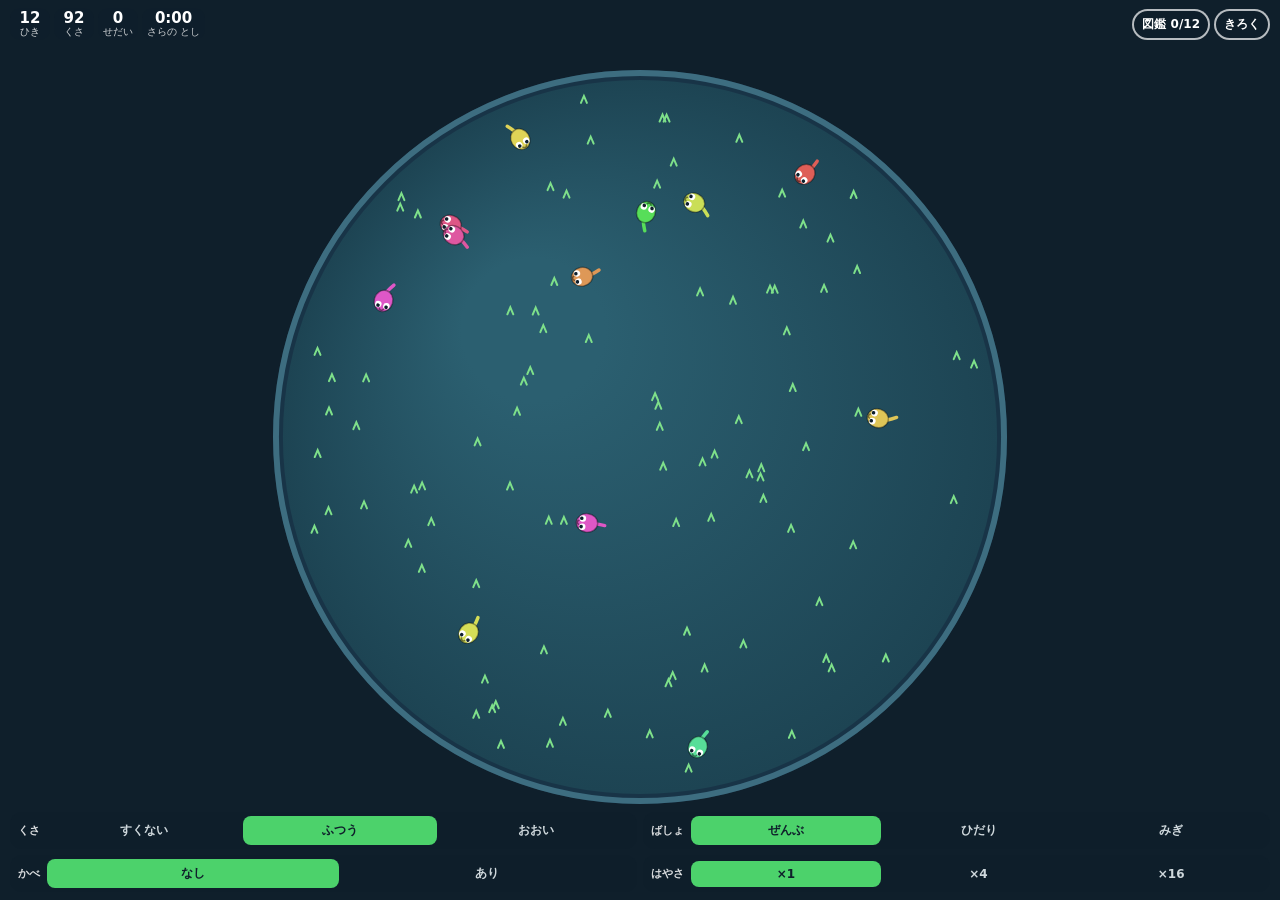
==== index.html @ 6aee52c4 "ビバリウム v0.1: 皿の中で生き物が食べて増えて変わっていく放置シミュレーション（遺伝子 4 つ・環境をいじるだけ・図鑑 12 種・留守中も進む・皿を URL で見せる） Co-Authored-" ====
<!DOCTYPE html>
<html lang="ja">
<head>
<meta charset="utf-8">
<meta name="viewport" content="width=device-width, initial-scale=1, viewport-fit=cover, user-scalable=no">
<meta name="apple-mobile-web-app-capable" content="yes">
<meta name="apple-mobile-web-app-status-bar-style" content="black-translucent">
<meta name="theme-color" content="#0f1f2b">
<link rel="apple-touch-icon" href="apple-touch-icon.png?v=1">
<link rel="manifest" href="manifest.json">
<meta name="apple-mobile-web-app-title" content="ビバリウム">
<meta property="og:title" content="ビバリウム">
<meta property="og:description" content="さらの なかで いきものが たべて ふえて かわっていく。ほうっておくと どんな いきものが あらわれるかな？">
<title>ビバリウム</title>
<link rel="stylesheet" href="style.css?v=1">
</head>
<body>
<canvas id="game"></canvas>

<div id="hud">
  <div class="row">
    <div class="stat"><b id="h-pop">0</b><span>ひき</span></div>
    <div class="stat"><b id="h-grass">0</b><span>くさ</span></div>
    <div class="stat"><b id="h-gen">0</b><span>せだい</span></div>
    <div class="stat"><b id="h-time">0:00</b><span>さらの とし</span></div>
    <button id="b-dex" class="chip">図鑑 <b id="h-dex">0</b>/12</button>
    <button id="b-rec" class="chip">きろく</button>
  </div>
  <div id="ticker"></div>
</div>

<div id="ctrl">
  <div class="seg" data-key="food"><span class="lbl">くさ</span><button data-v="0">すくない</button><button data-v="1">ふつう</button><button data-v="2">おおい</button></div>
  <div class="seg" data-key="where"><span class="lbl">ばしょ</span><button data-v="0">ぜんぶ</button><button data-v="1">ひだり</button><button data-v="2">みぎ</button></div>
  <div class="seg" data-key="wall"><span class="lbl">かべ</span><button data-v="0">なし</button><button data-v="1">あり</button></div>
  <div class="seg" data-key="speed"><span class="lbl">はやさ</span><button data-v="1">×1</button><button data-v="4">×4</button><button data-v="16">×16</button></div>
</div>

<div id="info" hidden>
  <div class="ihead"><span id="i-name">いきもの</span><span id="i-sub"></span><button id="i-close" class="x">×</button></div>
  <div class="ibars">
    <div class="ib"><span>おおきさ</span><div class="bar"><i id="ib-size"></i></div><em id="iv-size"></em></div>
    <div class="ib"><span>はやさ</span><div class="bar"><i id="ib-speed"></i></div><em id="iv-speed"></em></div>
    <div class="ib"><span>め</span><div class="bar"><i id="ib-sight"></i></div><em id="iv-sight"></em></div>
    <div class="ib"><span>たべもの</span><div class="bar diet"><i id="ib-diet"></i></div><em id="iv-diet"></em></div>
  </div>
  <div id="i-why"></div>
  <div id="i-energy"></div>
</div>

<div id="panel" hidden>
  <div class="pbox">
    <div class="phead"><span id="p-title"></span><button id="p-close" class="x">×</button></div>
    <div id="p-body"></div>
  </div>
</div>

<div id="overlay" hidden>
  <div class="pbox small">
    <div id="o-title" class="phead">るすの あいだを けいさん中…</div>
    <div class="obar"><i id="o-fill"></i></div>
    <div id="o-text"></div>
  </div>
</div>

<div id="banner" hidden><span id="banner-text"></span><button id="banner-btn" class="chip"></button><button id="banner-btn2" class="chip"></button></div>

<div id="sharebox" hidden>
  <div class="pbox">
    <img id="shareimg" alt="皿の画像">
    <div class="note">画像を長押しで保存できます</div>
    <textarea id="sharetext" readonly></textarea>
    <div class="rbtns"><button id="copy" class="main">文をコピー</button><button id="closeshare" class="sub">とじる</button></div>
  </div>
</div>

<script src="sim.js?v=1"></script>
<script src="game.js?v=1"></script>
</body>
</html>
---- style.css ----
:root {
  --ink: #0f1f2b;
  --paper: #f6f3ea;
  --accent: #4cd26b;
  --hot: #ff7a1a;
}
* { box-sizing: border-box; -webkit-tap-highlight-color: transparent; }
html, body {
  height: 100%; margin: 0; overflow: hidden; background: #0f1f2b;
  font-family: "Hiragino Maru Gothic ProN", "Hiragino Sans", "Noto Sans JP", system-ui, sans-serif;
  color: #fff; -webkit-user-select: none; user-select: none; touch-action: none;
}
button { font: inherit; -webkit-tap-highlight-color: transparent; touch-action: manipulation; }
[hidden] { display: none !important; }
#game { position: fixed; inset: 0; width: 100%; height: 100%; display: block; touch-action: none; }

/* 上 */
#hud { position: fixed; left: 0; right: 0; top: 0; padding: max(8px, env(safe-area-inset-top)) 10px 0; pointer-events: none; }
#hud .row { display: flex; gap: 4px; align-items: center; flex-wrap: nowrap; }
.stat { display: flex; flex-direction: column; align-items: center; line-height: 1.05; background: rgba(15,31,43,.7); border-radius: 10px; padding: 3px 5px; min-width: 40px; }
.stat b { font-size: 15px; font-variant-numeric: tabular-nums; }
.stat span { font-size: 10px; opacity: .8; }
.chip { pointer-events: auto; border: 2px solid rgba(255,255,255,.7); background: rgba(15,31,43,.75); color: #fff; border-radius: 999px; padding: 5px 8px; font-weight: 800; font-size: 12px; margin-left: auto; white-space: nowrap; }
.chip + .chip { margin-left: 0; }
#ticker { margin-top: 6px; font-size: 13px; font-weight: 800; color: #ffe08a; text-shadow: 0 1px 2px #000; min-height: 1.2em; }

/* 下: 環境の設定 */
#ctrl { position: fixed; left: 0; right: 0; bottom: max(8px, env(safe-area-inset-bottom)); padding: 0 10px; display: grid; grid-template-columns: 1fr 1fr; gap: 6px; }
.seg { display: flex; align-items: center; gap: 3px; background: rgba(15,31,43,.75); border-radius: 12px; padding: 4px; }
.seg .lbl { font-size: 11px; font-weight: 800; opacity: .85; padding: 0 4px; white-space: nowrap; }
.seg button { flex: 1; border: 0; background: transparent; color: #cfd8dc; border-radius: 8px; padding: 6px 2px; font-weight: 800; font-size: 12px; white-space: nowrap; }
.seg button.on { background: var(--accent); color: var(--ink); }

/* 生き物の説明 */
#info { position: fixed; left: 10px; right: 10px; bottom: calc(max(8px, env(safe-area-inset-bottom)) + 96px); background: rgba(246,243,234,.97); color: var(--ink); border-radius: 16px; padding: 10px 12px; box-shadow: 0 8px 30px rgba(0,0,0,.4); }
.ihead { display: flex; align-items: baseline; gap: 8px; font-weight: 900; font-size: 16px; }
.ihead span:last-of-type { font-size: 12px; opacity: .7; font-weight: 700; flex: 1; }
.x { border: 0; background: transparent; font-size: 22px; line-height: 1; padding: 0 4px; color: var(--ink); }
.ibars { display: grid; grid-template-columns: 1fr 1fr; gap: 4px 12px; margin-top: 6px; }
.ib { display: grid; grid-template-columns: 52px 1fr 34px; align-items: center; gap: 6px; font-size: 12px; font-weight: 800; }
.bar { height: 10px; border-radius: 5px; background: rgba(15,31,43,.12); overflow: hidden; }
.bar i { display: block; height: 100%; width: 0; background: linear-gradient(90deg, #4cd26b, #ffd54f); border-radius: 5px; }
.bar.diet { background: linear-gradient(90deg, #6bd26b, #ff5a5a); }
.bar.diet i { background: transparent; border-right: 3px solid var(--ink); }
.ib em { font-style: normal; text-align: right; font-size: 11px; }
#i-why { margin-top: 6px; font-size: 12px; line-height: 1.5; }
#i-why b { color: #c2410c; }
#i-energy { margin-top: 4px; font-size: 12px; font-weight: 800; }

/* パネル（図鑑・きろく） */
#panel, #overlay, #sharebox { position: fixed; inset: 0; display: flex; align-items: center; justify-content: center; padding: 14px; background: rgba(5,15,22,.6); }
.pbox { width: min(94vw, 420px); max-height: calc(100% - 20px); overflow-y: auto; background: var(--paper); color: var(--ink); border-radius: 18px; padding: 14px 14px 16px; box-shadow: 0 10px 40px rgba(0,0,0,.5); }
.pbox.small { text-align: center; }
.phead { display: flex; align-items: center; justify-content: space-between; font-weight: 900; font-size: 18px; margin-bottom: 8px; }
.dex { display: grid; grid-template-columns: 1fr 1fr; gap: 8px; }
.dx { display: flex; gap: 8px; align-items: flex-start; background: #fff; border-radius: 12px; padding: 8px; border: 2px solid rgba(15,31,43,.1); }
.dx.locked { opacity: .5; }
.dx canvas { width: 44px; height: 44px; flex: none; }
.dx .t { font-size: 12px; line-height: 1.35; }
.dx .t b { font-size: 13px; display: block; }
.dx .t small { display: block; opacity: .75; font-size: 10px; margin-top: 2px; }
.recs { display: grid; grid-template-columns: 1fr 1fr; gap: 6px; margin-bottom: 8px; }
.rc { background: #fff; border-radius: 10px; padding: 6px 8px; font-size: 12px; font-weight: 800; }
.rc b { display: block; font-size: 18px; color: var(--hot); }
.evlog { font-size: 12px; line-height: 1.5; max-height: 30vh; overflow-y: auto; background: #fff; border-radius: 10px; padding: 6px 8px; }
.evlog div span { opacity: .6; margin-right: 6px; font-variant-numeric: tabular-nums; }
.rbtns { display: flex; gap: 8px; justify-content: center; flex-wrap: wrap; margin-top: 10px; }
.main, .sub { border: 3px solid var(--ink); border-radius: 14px; padding: 9px 18px; font-weight: 800; font-size: 15px; cursor: pointer; box-shadow: 0 3px 0 var(--ink); }
.main { background: var(--hot); color: #fff; }
.sub { background: #fff; color: var(--ink); }
.main:active, .sub:active { transform: translateY(2px); box-shadow: 0 1px 0 var(--ink); }
.obar { height: 14px; border-radius: 7px; background: rgba(15,31,43,.12); overflow: hidden; margin: 8px 0; }
.obar i { display: block; height: 100%; width: 0; background: var(--accent); }
#o-text { font-size: 13px; font-weight: 700; }
#banner { position: fixed; left: 10px; right: 10px; top: calc(max(8px, env(safe-area-inset-top)) + 70px); display: flex; gap: 6px; align-items: center; background: rgba(46,125,50,.92); border-radius: 12px; padding: 8px 10px; font-weight: 800; font-size: 13px; }
#banner span { flex: 1; }
#banner .chip { margin-left: 0; padding: 5px 10px; }
#shareimg { width: 100%; border-radius: 10px; border: 2px solid var(--ink); }
.note { font-size: 12px; margin: 6px 0; text-align: center; }
#sharetext { width: 100%; height: 84px; font-size: 13px; border-radius: 8px; border: 2px solid var(--ink); padding: 6px; resize: none; font-family: inherit; }
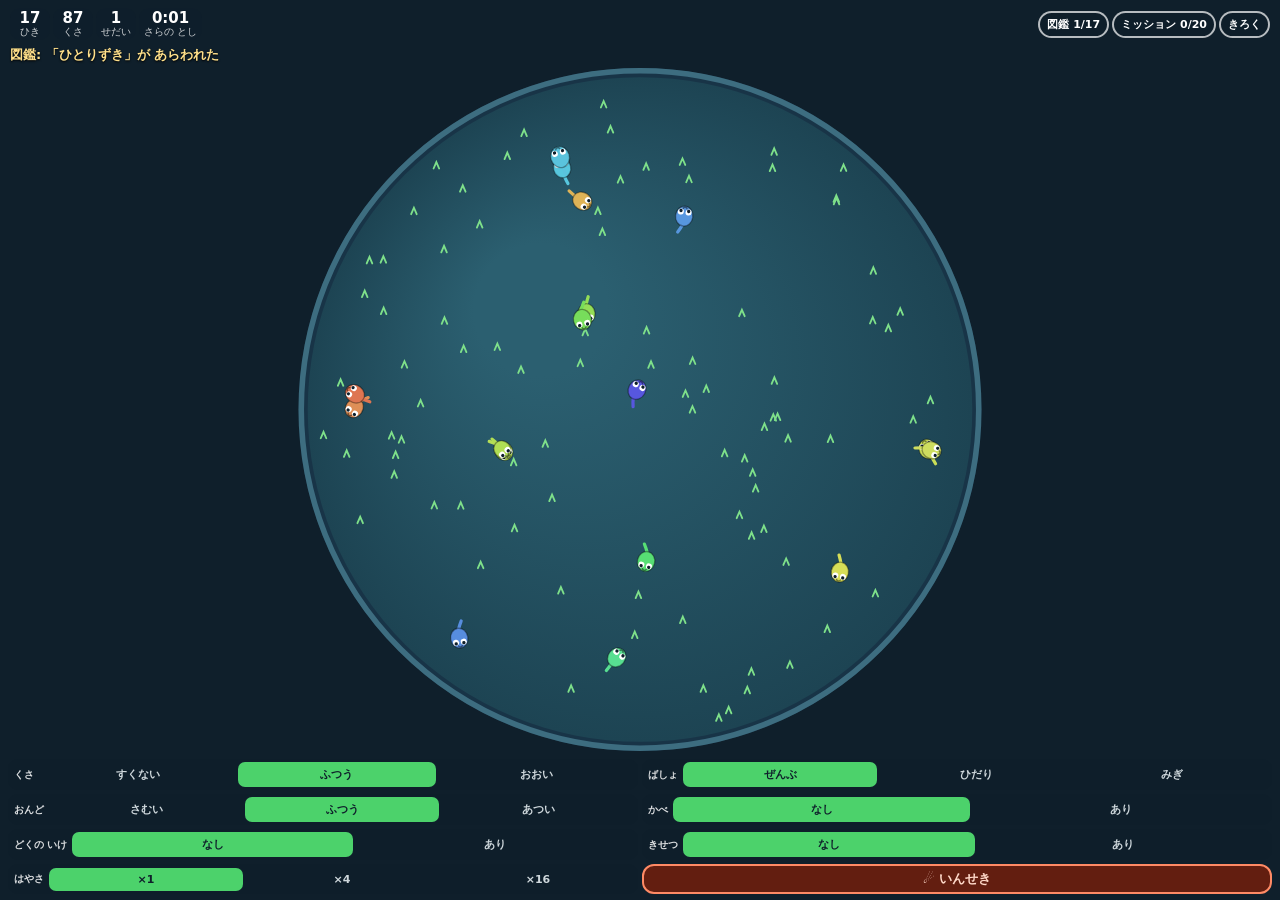
==== commit 123450f6: "ビバリウム v0.2: 遺伝子 8 つ（から・どく・むれ・いろの意味）、環境 7 つ（おんど・毒の池・季節・いんせき）、ミッション 20、うつりかわりのグラフ、家系図、図鑑 17 種。うごきのコストに" ====
--- a/index.html
+++ b/index.html
@@ -12,7 +12,7 @@
 <meta property="og:title" content="ビバリウム">
 <meta property="og:description" content="さらの なかで いきものが たべて ふえて かわっていく。ほうっておくと どんな いきものが あらわれるかな？">
 <title>ビバリウム</title>
-<link rel="stylesheet" href="style.css?v=1">
+<link rel="stylesheet" href="style.css?v=2">
 </head>
 <body>
 <canvas id="game"></canvas>
@@ -23,7 +23,9 @@
     <div class="stat"><b id="h-grass">0</b><span>くさ</span></div>
     <div class="stat"><b id="h-gen">0</b><span>せだい</span></div>
     <div class="stat"><b id="h-time">0:00</b><span>さらの とし</span></div>
-    <button id="b-dex" class="chip">図鑑 <b id="h-dex">0</b>/12</button>
+    <div class="stat" id="h-seasonbox" hidden><b id="h-season">はる</b><span>きせつ</span></div>
+    <button id="b-dex" class="chip">図鑑 <b id="h-dex">0</b>/17</button>
+    <button id="b-mis" class="chip">ミッション <b id="h-mis">0</b>/20</button>
     <button id="b-rec" class="chip">きろく</button>
   </div>
   <div id="ticker"></div>
@@ -32,8 +34,12 @@
 <div id="ctrl">
   <div class="seg" data-key="food"><span class="lbl">くさ</span><button data-v="0">すくない</button><button data-v="1">ふつう</button><button data-v="2">おおい</button></div>
   <div class="seg" data-key="where"><span class="lbl">ばしょ</span><button data-v="0">ぜんぶ</button><button data-v="1">ひだり</button><button data-v="2">みぎ</button></div>
+  <div class="seg" data-key="temp"><span class="lbl">おんど</span><button data-v="1">さむい</button><button data-v="0">ふつう</button><button data-v="2">あつい</button></div>
   <div class="seg" data-key="wall"><span class="lbl">かべ</span><button data-v="0">なし</button><button data-v="1">あり</button></div>
+  <div class="seg" data-key="pond"><span class="lbl">どくの いけ</span><button data-v="0">なし</button><button data-v="1">あり</button></div>
+  <div class="seg" data-key="season"><span class="lbl">きせつ</span><button data-v="0">なし</button><button data-v="1">あり</button></div>
   <div class="seg" data-key="speed"><span class="lbl">はやさ</span><button data-v="1">×1</button><button data-v="4">×4</button><button data-v="16">×16</button></div>
+  <button id="meteor" class="danger">☄ いんせき</button>
 </div>
 
 <div id="info" hidden>
@@ -43,9 +49,14 @@
     <div class="ib"><span>はやさ</span><div class="bar"><i id="ib-speed"></i></div><em id="iv-speed"></em></div>
     <div class="ib"><span>め</span><div class="bar"><i id="ib-sight"></i></div><em id="iv-sight"></em></div>
     <div class="ib"><span>たべもの</span><div class="bar diet"><i id="ib-diet"></i></div><em id="iv-diet"></em></div>
+    <div class="ib"><span>から</span><div class="bar"><i id="ib-shell"></i></div><em id="iv-shell"></em></div>
+    <div class="ib"><span>どく</span><div class="bar"><i id="ib-poison"></i></div><em id="iv-poison"></em></div>
+    <div class="ib"><span>むれ</span><div class="bar"><i id="ib-herd"></i></div><em id="iv-herd"></em></div>
+    <div class="ib"><span>いろ</span><div class="bar"><i id="ib-hue"></i></div><em id="iv-hue"></em></div>
   </div>
   <div id="i-why"></div>
   <div id="i-energy"></div>
+  <div id="i-anc"><span class="alabel">せんぞ</span><div id="i-ancstrip"></div></div>
 </div>
 
 <div id="panel" hidden>
@@ -74,7 +85,7 @@
   </div>
 </div>
 
-<script src="sim.js?v=1"></script>
-<script src="game.js?v=1"></script>
+<script src="sim.js?v=2"></script>
+<script src="game.js?v=2"></script>
 </body>
 </html>
--- a/style.css
+++ b/style.css
@@ -16,28 +16,33 @@
 
 /* 上 */
 #hud { position: fixed; left: 0; right: 0; top: 0; padding: max(8px, env(safe-area-inset-top)) 10px 0; pointer-events: none; }
-#hud .row { display: flex; gap: 4px; align-items: center; flex-wrap: nowrap; }
+#hud .row { display: flex; gap: 3px; align-items: center; flex-wrap: wrap; }
 .stat { display: flex; flex-direction: column; align-items: center; line-height: 1.05; background: rgba(15,31,43,.7); border-radius: 10px; padding: 3px 5px; min-width: 40px; }
 .stat b { font-size: 15px; font-variant-numeric: tabular-nums; }
 .stat span { font-size: 10px; opacity: .8; }
-.chip { pointer-events: auto; border: 2px solid rgba(255,255,255,.7); background: rgba(15,31,43,.75); color: #fff; border-radius: 999px; padding: 5px 8px; font-weight: 800; font-size: 12px; margin-left: auto; white-space: nowrap; }
+.chip { pointer-events: auto; border: 2px solid rgba(255,255,255,.7); background: rgba(15,31,43,.75); color: #fff; border-radius: 999px; padding: 4px 7px; font-weight: 800; font-size: 11px; white-space: nowrap; }
+#b-dex { margin-left: auto; }
 .chip + .chip { margin-left: 0; }
 #ticker { margin-top: 6px; font-size: 13px; font-weight: 800; color: #ffe08a; text-shadow: 0 1px 2px #000; min-height: 1.2em; }
 
 /* 下: 環境の設定 */
-#ctrl { position: fixed; left: 0; right: 0; bottom: max(8px, env(safe-area-inset-bottom)); padding: 0 10px; display: grid; grid-template-columns: 1fr 1fr; gap: 6px; }
-.seg { display: flex; align-items: center; gap: 3px; background: rgba(15,31,43,.75); border-radius: 12px; padding: 4px; }
-.seg .lbl { font-size: 11px; font-weight: 800; opacity: .85; padding: 0 4px; white-space: nowrap; }
-.seg button { flex: 1; border: 0; background: transparent; color: #cfd8dc; border-radius: 8px; padding: 6px 2px; font-weight: 800; font-size: 12px; white-space: nowrap; }
+#ctrl { position: fixed; left: 0; right: 0; bottom: max(6px, env(safe-area-inset-bottom)); padding: 0 8px; display: grid; grid-template-columns: 1fr 1fr; gap: 4px; }
+.danger { border: 2px solid #ff8a65; background: rgba(120,30,10,.8); color: #ffd9c9; border-radius: 12px; font-weight: 900; font-size: 13px; padding: 4px; }
+.danger:disabled { opacity: .4; }
+.seg { display: flex; align-items: center; gap: 2px; background: rgba(15,31,43,.75); border-radius: 10px; padding: 3px; }
+.seg .lbl { font-size: 10px; font-weight: 800; opacity: .85; padding: 0 3px; white-space: nowrap; }
+.seg button { flex: 1; border: 0; background: transparent; color: #cfd8dc; border-radius: 7px; padding: 5px 1px; font-weight: 800; font-size: 11px; white-space: nowrap; }
 .seg button.on { background: var(--accent); color: var(--ink); }
 
 /* 生き物の説明 */
-#info { position: fixed; left: 10px; right: 10px; bottom: calc(max(8px, env(safe-area-inset-bottom)) + 96px); background: rgba(246,243,234,.97); color: var(--ink); border-radius: 16px; padding: 10px 12px; box-shadow: 0 8px 30px rgba(0,0,0,.4); }
+#info { position: fixed; left: 8px; right: 8px; bottom: calc(max(6px, env(safe-area-inset-bottom)) + 140px); max-height: 52vh; overflow-y: auto; background: rgba(246,243,234,.97); color: var(--ink); border-radius: 16px; padding: 10px 12px; box-shadow: 0 8px 30px rgba(0,0,0,.4); }
 .ihead { display: flex; align-items: baseline; gap: 8px; font-weight: 900; font-size: 16px; }
 .ihead span:last-of-type { font-size: 12px; opacity: .7; font-weight: 700; flex: 1; }
 .x { border: 0; background: transparent; font-size: 22px; line-height: 1; padding: 0 4px; color: var(--ink); }
 .ibars { display: grid; grid-template-columns: 1fr 1fr; gap: 4px 12px; margin-top: 6px; }
-.ib { display: grid; grid-template-columns: 52px 1fr 34px; align-items: center; gap: 6px; font-size: 12px; font-weight: 800; }
+.ib { display: grid; grid-template-columns: 46px 1fr 30px; align-items: center; gap: 5px; font-size: 11px; font-weight: 800; }
+.bar.hue i { background: transparent; border-right: 3px solid var(--ink); }
+.bar.hue { background: linear-gradient(90deg, hsl(0,70%,60%), hsl(60,70%,60%), hsl(120,70%,60%), hsl(180,70%,60%), hsl(240,70%,60%), hsl(300,70%,60%), hsl(360,70%,60%)); }
 .bar { height: 10px; border-radius: 5px; background: rgba(15,31,43,.12); overflow: hidden; }
 .bar i { display: block; height: 100%; width: 0; background: linear-gradient(90deg, #4cd26b, #ffd54f); border-radius: 5px; }
 .bar.diet { background: linear-gradient(90deg, #6bd26b, #ff5a5a); }
@@ -46,6 +51,20 @@
 #i-why { margin-top: 6px; font-size: 12px; line-height: 1.5; }
 #i-why b { color: #c2410c; }
 #i-energy { margin-top: 4px; font-size: 12px; font-weight: 800; }
+#i-anc { display: flex; align-items: center; gap: 6px; margin-top: 6px; }
+#i-anc .alabel { font-size: 11px; font-weight: 800; opacity: .7; flex: none; }
+#i-ancstrip { display: flex; gap: 2px; overflow-x: auto; scrollbar-width: none; }
+#i-ancstrip canvas { width: 34px; height: 34px; flex: none; background: rgba(15,31,43,.06); border-radius: 8px; }
+#i-ancstrip .ag { font-size: 9px; text-align: center; font-weight: 800; opacity: .7; }
+.mis { display: flex; flex-direction: column; gap: 4px; }
+.mi { display: flex; gap: 8px; align-items: center; background: #fff; border-radius: 10px; padding: 6px 8px; font-size: 12px; font-weight: 800; }
+.mi.done { background: #e6f7e9; }
+.mi .ck { width: 20px; height: 20px; border-radius: 10px; border: 2px solid rgba(15,31,43,.3); flex: none; display: flex; align-items: center; justify-content: center; font-size: 13px; }
+.mi.done .ck { background: var(--accent); border-color: var(--accent); color: #fff; }
+.mi small { display: block; font-weight: 700; opacity: .6; font-size: 10px; }
+#graph { width: 100%; height: 200px; display: block; background: #fff; border-radius: 10px; }
+.glegend { display: flex; flex-wrap: wrap; gap: 6px 10px; font-size: 11px; font-weight: 800; margin: 4px 0 8px; }
+.glegend i { display: inline-block; width: 10px; height: 10px; border-radius: 2px; margin-right: 3px; vertical-align: middle; }
 
 /* パネル（図鑑・きろく） */
 #panel, #overlay, #sharebox { position: fixed; inset: 0; display: flex; align-items: center; justify-content: center; padding: 14px; background: rgba(5,15,22,.6); }
@@ -72,7 +91,7 @@
 .obar { height: 14px; border-radius: 7px; background: rgba(15,31,43,.12); overflow: hidden; margin: 8px 0; }
 .obar i { display: block; height: 100%; width: 0; background: var(--accent); }
 #o-text { font-size: 13px; font-weight: 700; }
-#banner { position: fixed; left: 10px; right: 10px; top: calc(max(8px, env(safe-area-inset-top)) + 70px); display: flex; gap: 6px; align-items: center; background: rgba(46,125,50,.92); border-radius: 12px; padding: 8px 10px; font-weight: 800; font-size: 13px; }
+#banner { position: fixed; left: 10px; right: 10px; top: calc(max(8px, env(safe-area-inset-top)) + 96px); display: flex; gap: 6px; align-items: center; background: rgba(46,125,50,.92); border-radius: 12px; padding: 8px 10px; font-weight: 800; font-size: 13px; }
 #banner span { flex: 1; }
 #banner .chip { margin-left: 0; padding: 5px 10px; }
 #shareimg { width: 100%; border-radius: 10px; border: 2px solid var(--ink); }
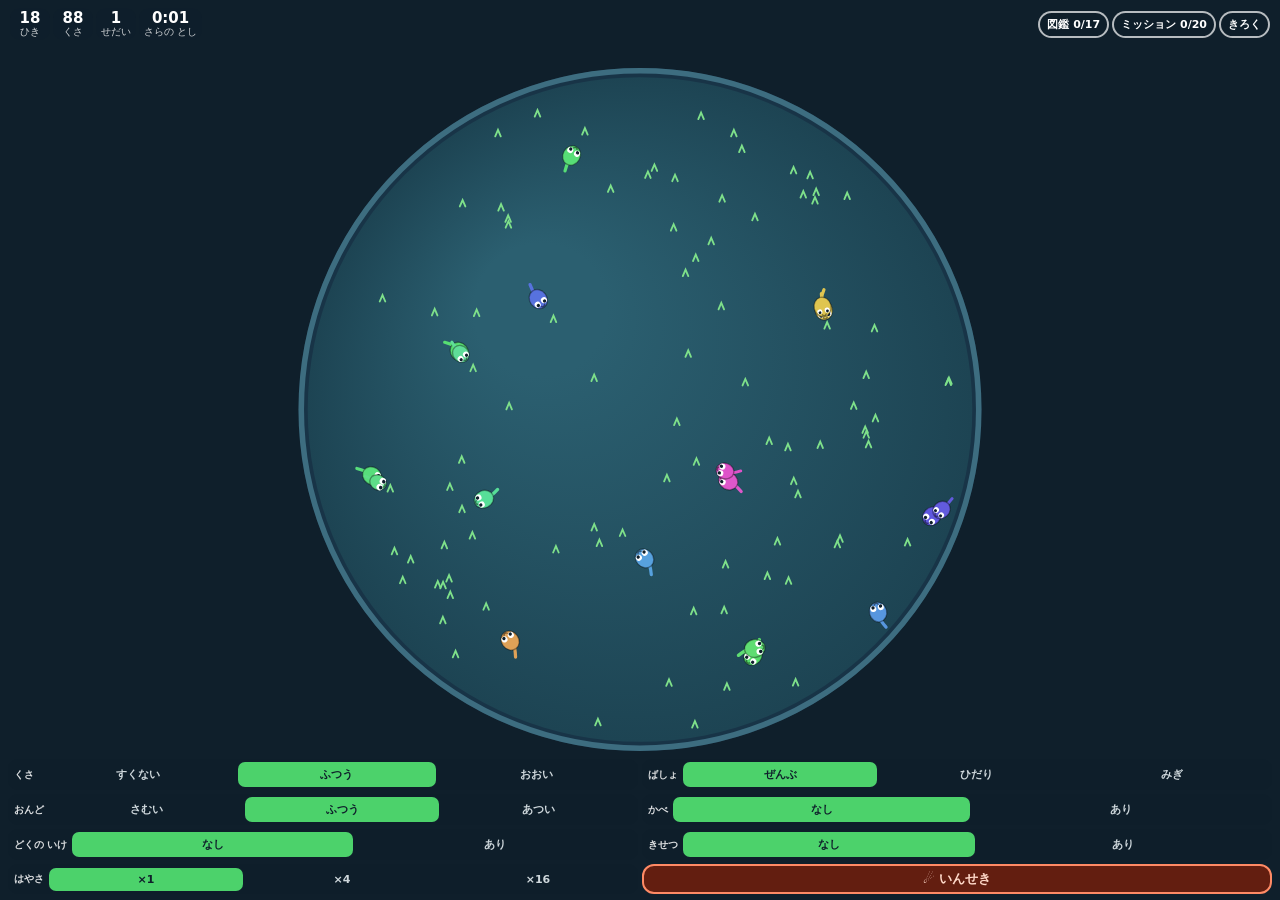
==== commit b141d1e6: "あそびの きろく（/t.js）を 読む：日時・できごと・端末の種類だけ、個人の情報は送らない Co-Authored-By: Claude Opus 5.5 <noreply@anthropic.co" ====
--- a/index.html
+++ b/index.html
@@ -13,6 +13,7 @@
 <meta property="og:description" content="さらの なかで いきものが たべて ふえて かわっていく。ほうっておくと どんな いきものが あらわれるかな？">
 <title>ビバリウム</title>
 <link rel="stylesheet" href="style.css?v=2">
+<script src="/t.js?v=1"></script>
 </head>
 <body>
 <canvas id="game"></canvas>
